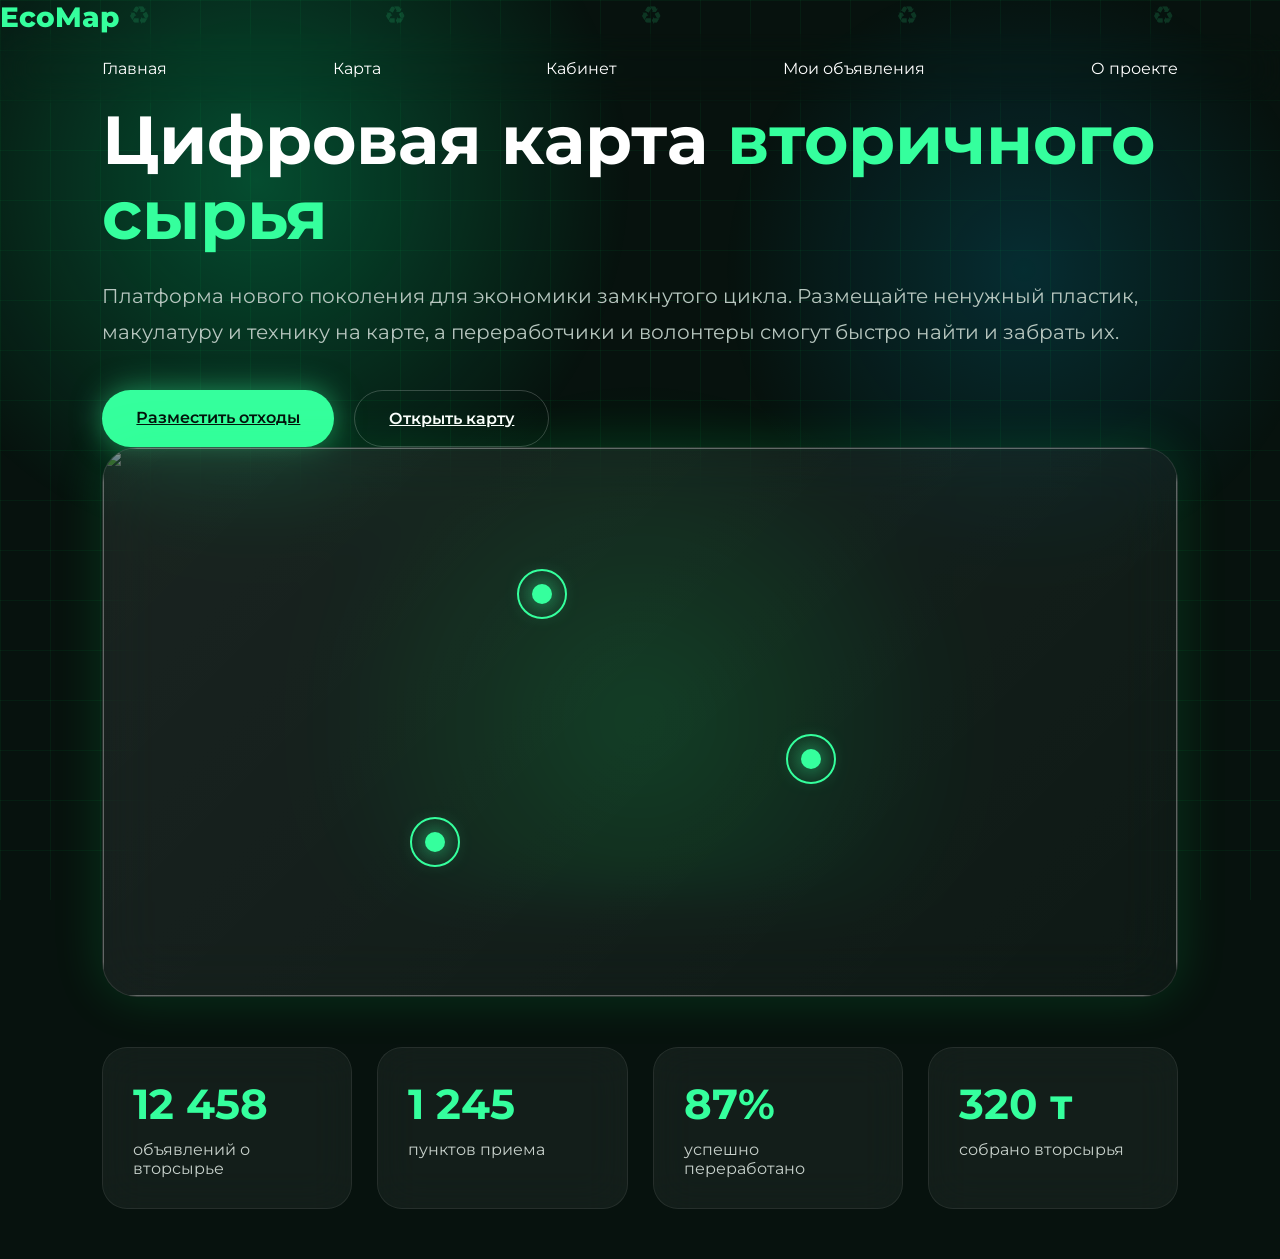
==== index.html @ 49b677bb "Add files via upload" ====
<!DOCTYPE html>
<html lang="ru">
<head>
<meta charset="UTF-8">
<meta name="viewport" content="width=device-width, initial-scale=1.0">
<title>EcoMap — Цифровая карта вторсырья</title>

<link href="https://fonts.googleapis.com/css2?family=Montserrat:wght@300;400;500;600;700;800&display=swap" rel="stylesheet">

<style>

*{
    margin:0;
    padding:0;
    box-sizing:border-box;
    font-family:'Montserrat',sans-serif;
}

body{
    background:#07120e;
    overflow-x:hidden;
    color:white;
}

/* Фон */

body::before{
    content:'';
    position:fixed;
    width:100%;
    height:100%;
    background:
    radial-gradient(circle at 20% 20%,rgba(0,255,150,.25),transparent 30%),
    radial-gradient(circle at 80% 30%,rgba(0,200,255,.15),transparent 25%),
    radial-gradient(circle at 50% 80%,rgba(0,255,100,.15),transparent 35%);
    z-index:-3;
}

/* Анимированная сетка */

.grid{
    position:fixed;
    width:100%;
    height:100%;
    background-image:
    linear-gradient(rgba(0,255,100,.05) 1px, transparent 1px),
    linear-gradient(90deg, rgba(0,255,100,.05) 1px, transparent 1px);
    background-size:50px 50px;
    animation:gridMove 15s linear infinite;
    z-index:-2;
}

@keyframes gridMove{
    from{
        transform:translateY(0);
    }
    to{
        transform:translateY(50px);
    }
}

/* Навигация */

nav{
    display:flex;
    justify-content:space-between;
    align-items:center;
    padding:25px 8%;
    backdrop-filter:blur(20px);
}

.logo{
    font-size:28px;
    font-weight:800;
    color:#35ff9d;
}

.logo span{
    color:white;
}

nav ul{
    display:flex;
    gap:35px;
    list-style:none;
}

nav a{
    color:white;
    text-decoration:none;
    transition:.3s;
}

nav a:hover{
    color:#35ff9d;
}

/* Главный экран */

.hero{
    min-height:90vh;
    display:flex;
    justify-content:center;
    align-items:center;
    padding:0 8%;
    gap:60px;
}

.content{
    flex:1;
}

.content h1{
    font-size:68px;
    line-height:1.1;
    margin-bottom:25px;
}

.content h1 span{
    color:#35ff9d;
}

.content p{
    font-size:20px;
    color:#b7c6bf;
    line-height:1.8;
    margin-bottom:40px;
}

.buttons{
    display:flex;
    gap:20px;
}

.btn{
    padding:18px 34px;
    border:none;
    border-radius:50px;
    cursor:pointer;
    font-size:16px;
    font-weight:600;
    transition:.4s;
}

.btn-main{
    background:#35ff9d;
    color:#04100b;
    box-shadow:0 0 30px rgba(53,255,157,.5);
}

.btn-main:hover{
    transform:translateY(-5px);
}

.btn-secondary{
    background:transparent;
    border:1px solid rgba(255,255,255,.2);
    color:white;
}

.btn-secondary:hover{
    background:rgba(255,255,255,.08);
}

/* Карта */

.map-card{
    flex:1;
    position:relative;
}

.map{
    height:550px;
    border-radius:35px;
    overflow:hidden;
    backdrop-filter:blur(30px);
    background:
    linear-gradient(
    135deg,
    rgba(255,255,255,.08),
    rgba(255,255,255,.03)
    );
    border:1px solid rgba(255,255,255,.1);

    box-shadow:
    0 0 50px rgba(0,255,100,.15);
}

.map img{
    width:100%;
    height:100%;
    object-fit:cover;
    opacity:.45;
}

/* Метки */

.marker{
    position:absolute;
    width:20px;
    height:20px;
    background:#35ff9d;
    border-radius:50%;
    box-shadow:0 0 25px #35ff9d;
}

.marker::before{
    content:'';
    position:absolute;
    inset:-15px;
    border:2px solid #35ff9d;
    border-radius:50%;
    animation:pulse 2s infinite;
}

@keyframes pulse{
    from{
        transform:scale(.5);
        opacity:1;
    }
    to{
        transform:scale(2);
        opacity:0;
    }
}

.m1{
    top:25%;
    left:40%;
}

.m2{
    top:55%;
    left:65%;
}

.m3{
    top:70%;
    left:30%;
}

/* Статистика */

.stats{
    width:100%;
    padding:50px 8%;
    display:grid;
    grid-template-columns:repeat(4,1fr);
    gap:25px;
}

.stat{
    padding:30px;
    border-radius:25px;
    backdrop-filter:blur(20px);
    background:rgba(255,255,255,.05);
    border:1px solid rgba(255,255,255,.08);
    transition:.4s;
}

.stat:hover{
    transform:translateY(-10px);
    box-shadow:0 0 30px rgba(53,255,157,.2);
}

.stat h2{
    color:#35ff9d;
    font-size:42px;
    margin-bottom:10px;
}

.stat p{
    color:#c7d1cb;
}

/* Плавающие частицы */

.particle{
    position:fixed;
    color:#35ff9d;
    font-size:25px;
    animation:float 12s linear infinite;
    opacity:.15;
    z-index:-1;
}

@keyframes float{
    from{
        transform:translateY(110vh) rotate(0deg);
    }
    to{
        transform:translateY(-120px) rotate(360deg);
    }
}

.p1{left:10%;animation-duration:12s;}
.p2{left:30%;animation-duration:18s;}
.p3{left:50%;animation-duration:15s;}
.p4{left:70%;animation-duration:11s;}
.p5{left:90%;animation-duration:16s;}

@media(max-width:1100px){

.hero{
    flex-direction:column;
    text-align:center;
}

.content h1{
    font-size:48px;
}

.buttons{
    justify-content:center;
}

.stats{
    grid-template-columns:repeat(2,1fr);
}
}

@media(max-width:700px){

.stats{
    grid-template-columns:1fr;
}

.content h1{
    font-size:36px;
}

.map{
    height:400px;
}
}

</style>
</head>
<body>

<div class="grid"></div>

<div class="particle p1">♻</div>
<div class="particle p2">♻</div>
<div class="particle p3">♻</div>
<div class="particle p4">♻</div>
<div class="particle p5">♻</div>


<div class="logo">
    EcoMap
</div>

<nav>
    <a href="index.html">Главная</a>
    <a href="map.html">Карта</a>
    <a href="cabinet.html">Кабинет</a>
    <a href="my-listings.html">Мои объявления</a>
    <a href="about.html">О проекте</a>
</nav>

<section class="hero">

    <div class="content">

        <h1>
            Цифровая карта
            <span>вторичного сырья</span>
        </h1>

        <p>
            Платформа нового поколения для экономики замкнутого цикла.
            Размещайте ненужный пластик, макулатуру и технику на карте,
            а переработчики и волонтеры смогут быстро найти и забрать их.
        </p>

        <div class="buttons">
            <a href="login.html" class="btn btn-main">
    Разместить отходы
</a>

<a href="map.html" class="btn btn-secondary">
    Открыть карту
</a>

    </div>

    <div class="map-card">

        <div class="map">
            <img src="https://images.unsplash.com/photo-1524661135-423995f22d0b?q=80&w=1200" alt="">
        </div>

        <div class="marker m1"></div>
        <div class="marker m2"></div>
        <div class="marker m3"></div>

    </div>

</section>

<section class="stats">

    <div class="stat">
        <h2>12 458</h2>
        <p>объявлений о вторсырье</p>
    </div>

    <div class="stat">
        <h2>1 245</h2>
        <p>пунктов приема</p>
    </div>

    <div class="stat">
        <h2>87%</h2>
        <p>успешно переработано</p>
    </div>

    <div class="stat">
        <h2>320 т</h2>
        <p>собрано вторсырья</p>
    </div>

</section>

</body>
</html>
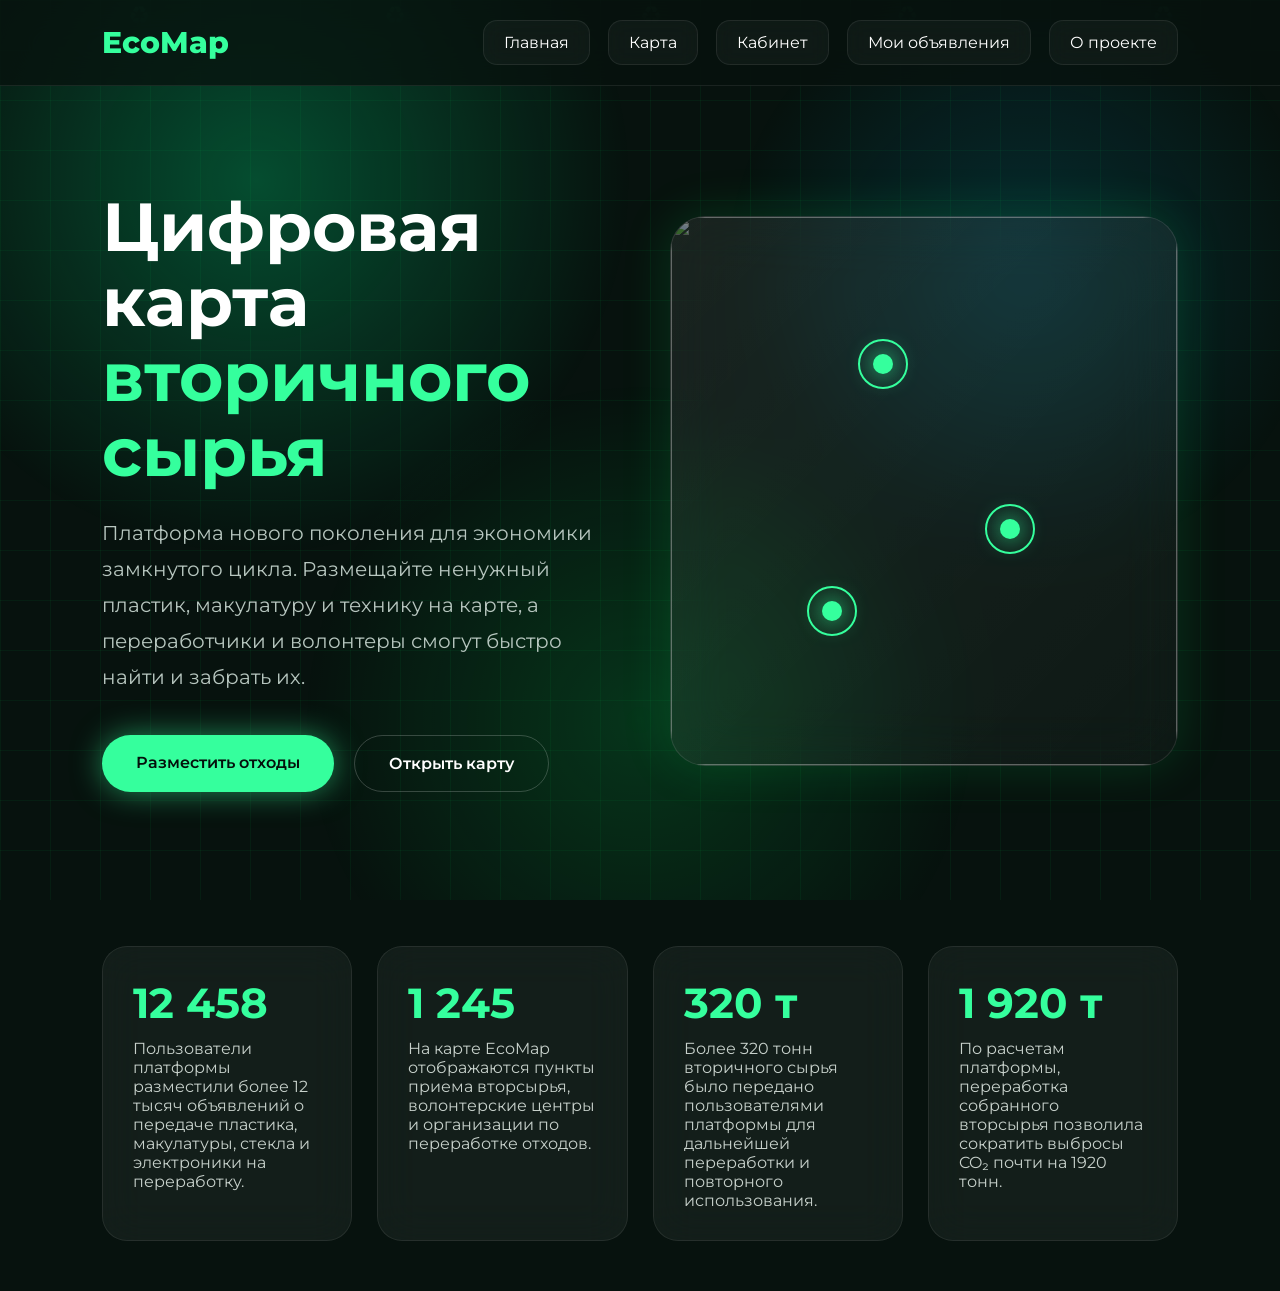
==== commit 689c5fca: "Add files via upload" ====
--- a/index.html
+++ b/index.html
@@ -61,16 +61,25 @@
 
 /* Навигация */
 
-nav{
+header{
+    position:sticky;
+    top:0;
+    z-index:1000;
+
     display:flex;
     justify-content:space-between;
     align-items:center;
-    padding:25px 8%;
+
+    padding:20px 8%;
+
+    background:rgba(7,18,14,.75);
     backdrop-filter:blur(20px);
+
+    border-bottom:1px solid rgba(255,255,255,.08);
 }
 
 .logo{
-    font-size:28px;
+    font-size:30px;
     font-weight:800;
     color:#35ff9d;
 }
@@ -79,20 +88,62 @@
     color:white;
 }
 
-nav ul{
+nav{
     display:flex;
-    gap:35px;
-    list-style:none;
-}
+    gap:18px;
+}
+
+/* НОВЫЕ КНОПКИ МЕНЮ */
 
 nav a{
+    position:relative;
+
+    padding:12px 20px;
+
     color:white;
     text-decoration:none;
-    transition:.3s;
+
+    border-radius:14px;
+
+    background:rgba(255,255,255,.04);
+
+    border:1px solid rgba(255,255,255,.08);
+
+    backdrop-filter:blur(10px);
+
+    transition:.35s;
+}
+
+nav a::before{
+    content:'';
+    position:absolute;
+    inset:0;
+    border-radius:14px;
+
+    background:
+    linear-gradient(
+    135deg,
+    rgba(53,255,157,.18),
+    transparent
+    );
+
+    opacity:0;
+    transition:.35s;
 }
 
 nav a:hover{
+    transform:translateY(-3px);
+
     color:#35ff9d;
+
+    border-color:rgba(53,255,157,.35);
+
+    box-shadow:
+    0 0 25px rgba(53,255,157,.12);
+}
+
+nav a:hover::before{
+    opacity:1;
 }
 
 /* Главный экран */
@@ -102,7 +153,7 @@
     display:flex;
     justify-content:center;
     align-items:center;
-    padding:0 8%;
+    padding:40px 8%;
     gap:60px;
 }
 
@@ -133,6 +184,9 @@
 }
 
 .btn{
+    display:inline-block;
+    text-decoration:none;
+
     padding:18px 34px;
     border:none;
     border-radius:50px;
@@ -173,13 +227,16 @@
     height:550px;
     border-radius:35px;
     overflow:hidden;
+
     backdrop-filter:blur(30px);
+
     background:
     linear-gradient(
     135deg,
     rgba(255,255,255,.08),
     rgba(255,255,255,.03)
     );
+
     border:1px solid rgba(255,255,255,.1);
 
     box-shadow:
@@ -252,15 +309,21 @@
 .stat{
     padding:30px;
     border-radius:25px;
+
     backdrop-filter:blur(20px);
+
     background:rgba(255,255,255,.05);
+
     border:1px solid rgba(255,255,255,.08);
+
     transition:.4s;
 }
 
 .stat:hover{
     transform:translateY(-10px);
-    box-shadow:0 0 30px rgba(53,255,157,.2);
+
+    box-shadow:
+    0 0 30px rgba(53,255,157,.2);
 }
 
 .stat h2{
@@ -301,6 +364,16 @@
 
 @media(max-width:1100px){
 
+header{
+    flex-direction:column;
+    gap:20px;
+}
+
+nav{
+    flex-wrap:wrap;
+    justify-content:center;
+}
+
 .hero{
     flex-direction:column;
     text-align:center;
@@ -317,6 +390,7 @@
 .stats{
     grid-template-columns:repeat(2,1fr);
 }
+
 }
 
 @media(max-width:700px){
@@ -332,6 +406,12 @@
 .map{
     height:400px;
 }
+
+nav a{
+    padding:10px 14px;
+    font-size:14px;
+}
+
 }
 
 </style>
@@ -346,6 +426,7 @@
 <div class="particle p4">♻</div>
 <div class="particle p5">♻</div>
 
+<header>
 
 <div class="logo">
     EcoMap
@@ -359,67 +440,93 @@
     <a href="about.html">О проекте</a>
 </nav>
 
+</header>
+
 <section class="hero">
 
-    <div class="content">
-
-        <h1>
-            Цифровая карта
-            <span>вторичного сырья</span>
-        </h1>
-
-        <p>
-            Платформа нового поколения для экономики замкнутого цикла.
-            Размещайте ненужный пластик, макулатуру и технику на карте,
-            а переработчики и волонтеры смогут быстро найти и забрать их.
-        </p>
-
-        <div class="buttons">
-            <a href="login.html" class="btn btn-main">
-    Разместить отходы
+<div class="content">
+
+<h1>
+Цифровая карта
+<span>вторичного сырья</span>
+</h1>
+
+<p>
+Платформа нового поколения для экономики замкнутого цикла.
+Размещайте ненужный пластик, макулатуру и технику на карте,
+а переработчики и волонтеры смогут быстро найти и забрать их.
+</p>
+
+<div class="buttons">
+
+<a href="login.html" class="btn btn-main">
+Разместить отходы
 </a>
 
 <a href="map.html" class="btn btn-secondary">
-    Открыть карту
+Открыть карту
 </a>
 
-    </div>
-
-    <div class="map-card">
-
-        <div class="map">
-            <img src="https://images.unsplash.com/photo-1524661135-423995f22d0b?q=80&w=1200" alt="">
-        </div>
-
-        <div class="marker m1"></div>
-        <div class="marker m2"></div>
-        <div class="marker m3"></div>
-
-    </div>
+</div>
+
+</div>
+
+<div class="map-card">
+
+<div class="map">
+<img src="https://images.unsplash.com/photo-1524661135-423995f22d0b?q=80&w=1200" alt="">
+</div>
+
+<div class="marker m1"></div>
+<div class="marker m2"></div>
+<div class="marker m3"></div>
+
+</div>
 
 </section>
 
 <section class="stats">
 
-    <div class="stat">
-        <h2>12 458</h2>
-        <p>объявлений о вторсырье</p>
-    </div>
-
-    <div class="stat">
-        <h2>1 245</h2>
-        <p>пунктов приема</p>
-    </div>
-
-    <div class="stat">
-        <h2>87%</h2>
-        <p>успешно переработано</p>
-    </div>
-
-    <div class="stat">
-        <h2>320 т</h2>
-        <p>собрано вторсырья</p>
-    </div>
+<div class="stat">
+    <h2>12 458</h2>
+
+    <p>
+        Пользователи платформы разместили более
+        12 тысяч объявлений о передаче пластика,
+        макулатуры, стекла и электроники
+        на переработку.
+    </p>
+</div>
+
+<div class="stat">
+    <h2>1 245</h2>
+
+    <p>
+        На карте EcoMap отображаются пункты
+        приема вторсырья, волонтерские центры
+        и организации по переработке отходов.
+    </p>
+</div>
+
+<div class="stat">
+    <h2>320 т</h2>
+
+    <p>
+        Более 320 тонн вторичного сырья было
+        передано пользователями платформы
+        для дальнейшей переработки и повторного использования.
+    </p>
+</div>
+
+<div class="stat">
+    <h2>1 920 т</h2>
+
+    <p>
+        По расчетам платформы, переработка
+        собранного вторсырья позволила сократить
+        выбросы CO₂ почти на 1920 тонн.
+    </p>
+</div>
 
 </section>
 
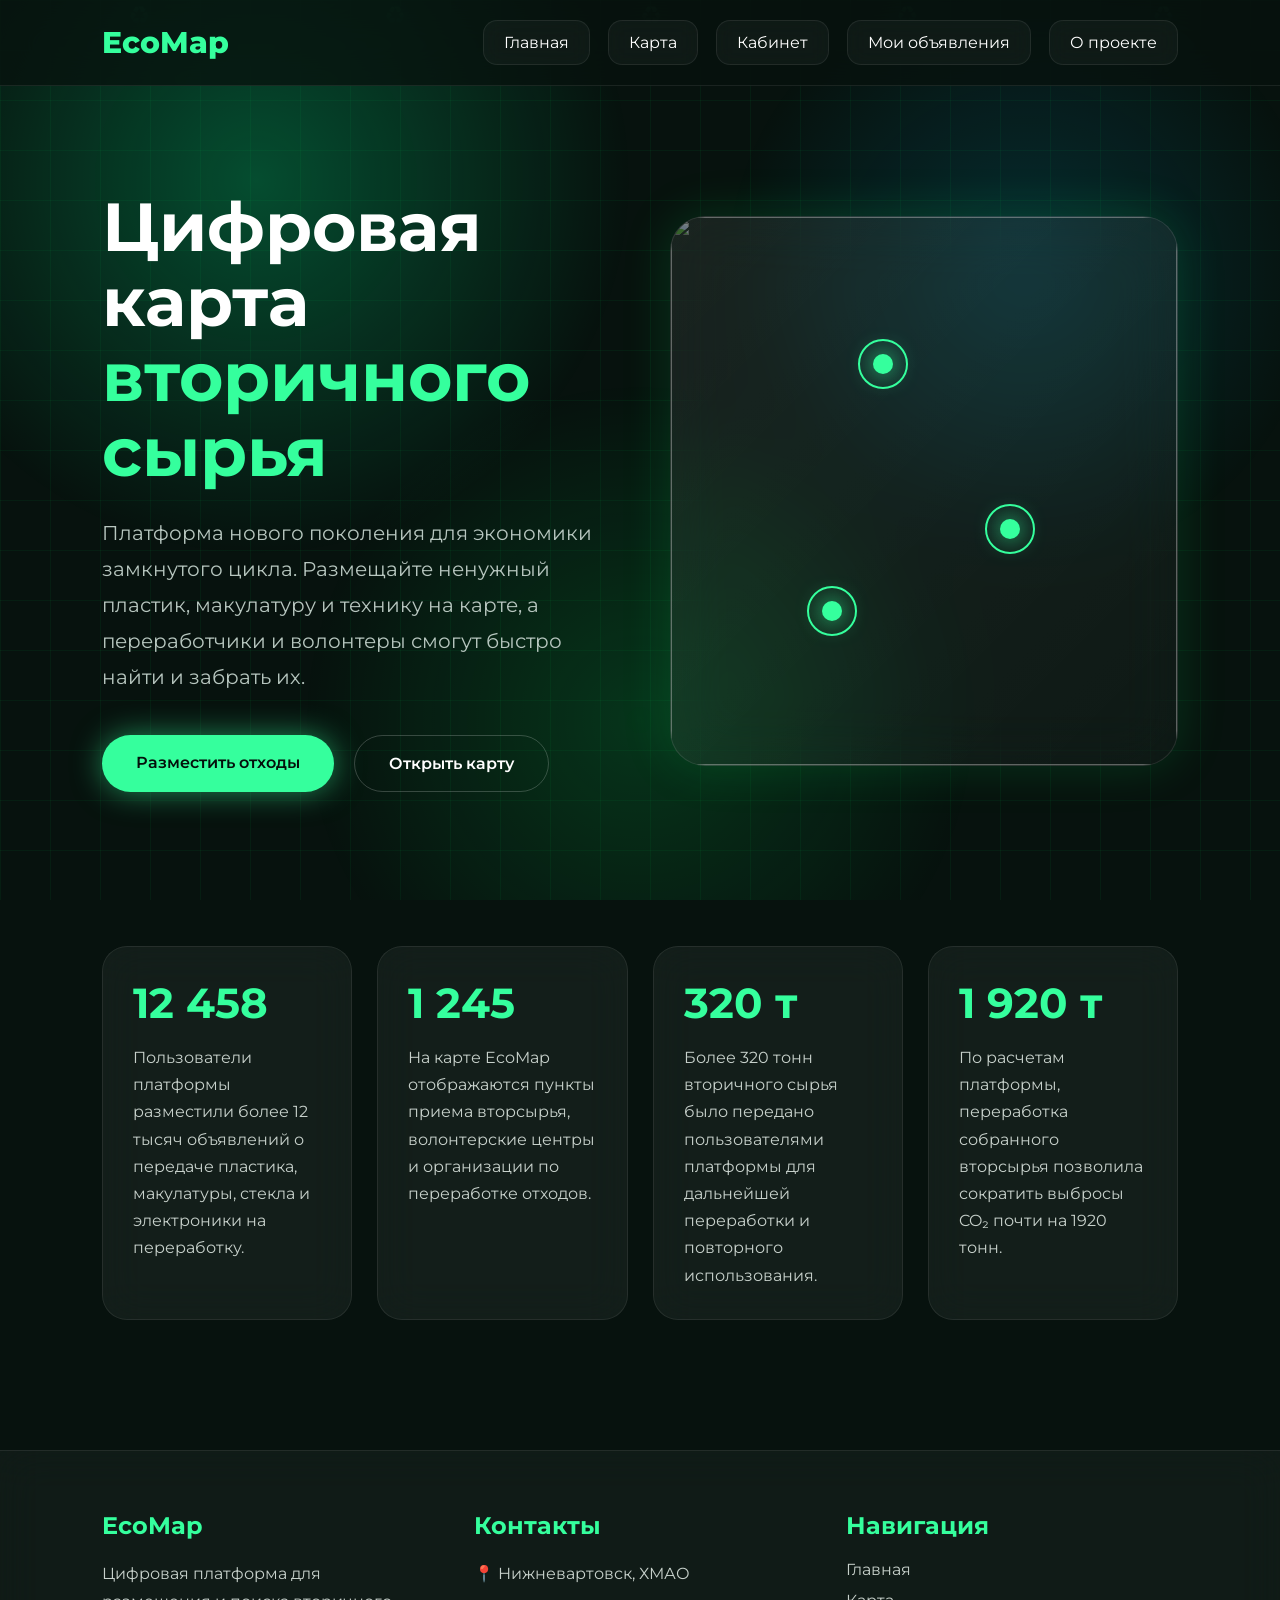
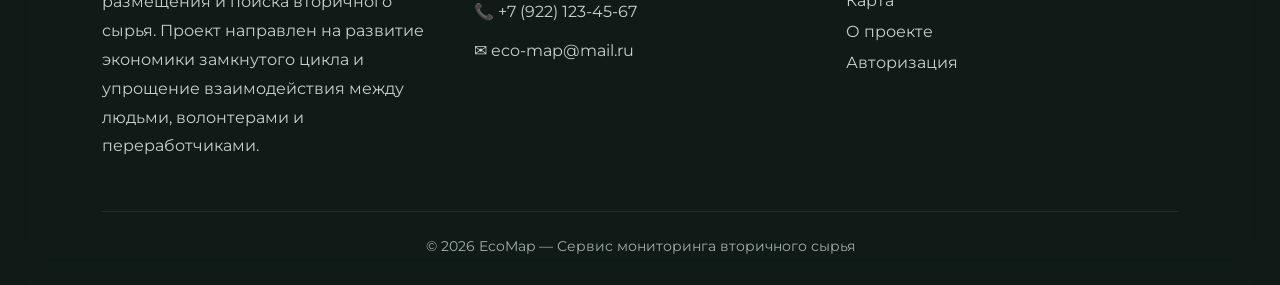
==== commit ab2482c5: "Add files via upload" ====
--- a/index.html
+++ b/index.html
@@ -93,7 +93,7 @@
     gap:18px;
 }
 
-/* НОВЫЕ КНОПКИ МЕНЮ */
+/* Кнопки меню */
 
 nav a{
     position:relative;
@@ -329,11 +329,96 @@
 .stat h2{
     color:#35ff9d;
     font-size:42px;
-    margin-bottom:10px;
+    margin-bottom:15px;
 }
 
 .stat p{
     color:#c7d1cb;
+    line-height:1.7;
+}
+
+/* Footer */
+
+.footer{
+
+margin-top:80px;
+
+padding:60px 8% 30px;
+
+background:rgba(255,255,255,.04);
+
+backdrop-filter:blur(20px);
+
+border-top:1px solid rgba(255,255,255,.08);
+
+}
+
+.footer-container{
+
+display:grid;
+
+grid-template-columns:repeat(auto-fit,minmax(250px,1fr));
+
+gap:40px;
+
+}
+
+.footer-block h3{
+
+margin-bottom:20px;
+
+font-size:24px;
+
+color:#35ff9d;
+
+}
+
+.footer-block p{
+
+color:#c7d1cb;
+
+line-height:1.8;
+
+margin-bottom:10px;
+
+}
+
+.footer-block a{
+
+display:block;
+
+margin-bottom:12px;
+
+color:#c7d1cb;
+
+text-decoration:none;
+
+transition:.3s;
+
+}
+
+.footer-block a:hover{
+
+color:#35ff9d;
+
+transform:translateX(5px);
+
+}
+
+.footer-bottom{
+
+margin-top:40px;
+
+padding-top:25px;
+
+text-align:center;
+
+color:#9fb0a7;
+
+border-top:1px solid rgba(255,255,255,.08);
+
+font-size:14px;
+
 }
 
 /* Плавающие частицы */
@@ -530,5 +615,51 @@
 
 </section>
 
+<footer class="footer">
+
+<div class="footer-container">
+
+<div class="footer-block">
+
+<h3>EcoMap</h3>
+
+<p>
+Цифровая платформа для размещения и поиска вторичного сырья.
+Проект направлен на развитие экономики замкнутого цикла
+и упрощение взаимодействия между людьми, волонтерами
+и переработчиками.
+</p>
+
+</div>
+
+<div class="footer-block">
+
+<h3>Контакты</h3>
+
+<p>📍 Нижневартовск, ХМАО</p>
+<p>📞 +7 (922) 123-45-67</p>
+<p>✉ eco-map@mail.ru</p>
+
+</div>
+
+<div class="footer-block">
+
+<h3>Навигация</h3>
+
+<a href="index.html">Главная</a>
+<a href="map.html">Карта</a>
+<a href="about.html">О проекте</a>
+<a href="login.html">Авторизация</a>
+
+</div>
+
+</div>
+
+<div class="footer-bottom">
+© 2026 EcoMap — Сервис мониторинга вторичного сырья
+</div>
+
+</footer>
+
 </body>
 </html>
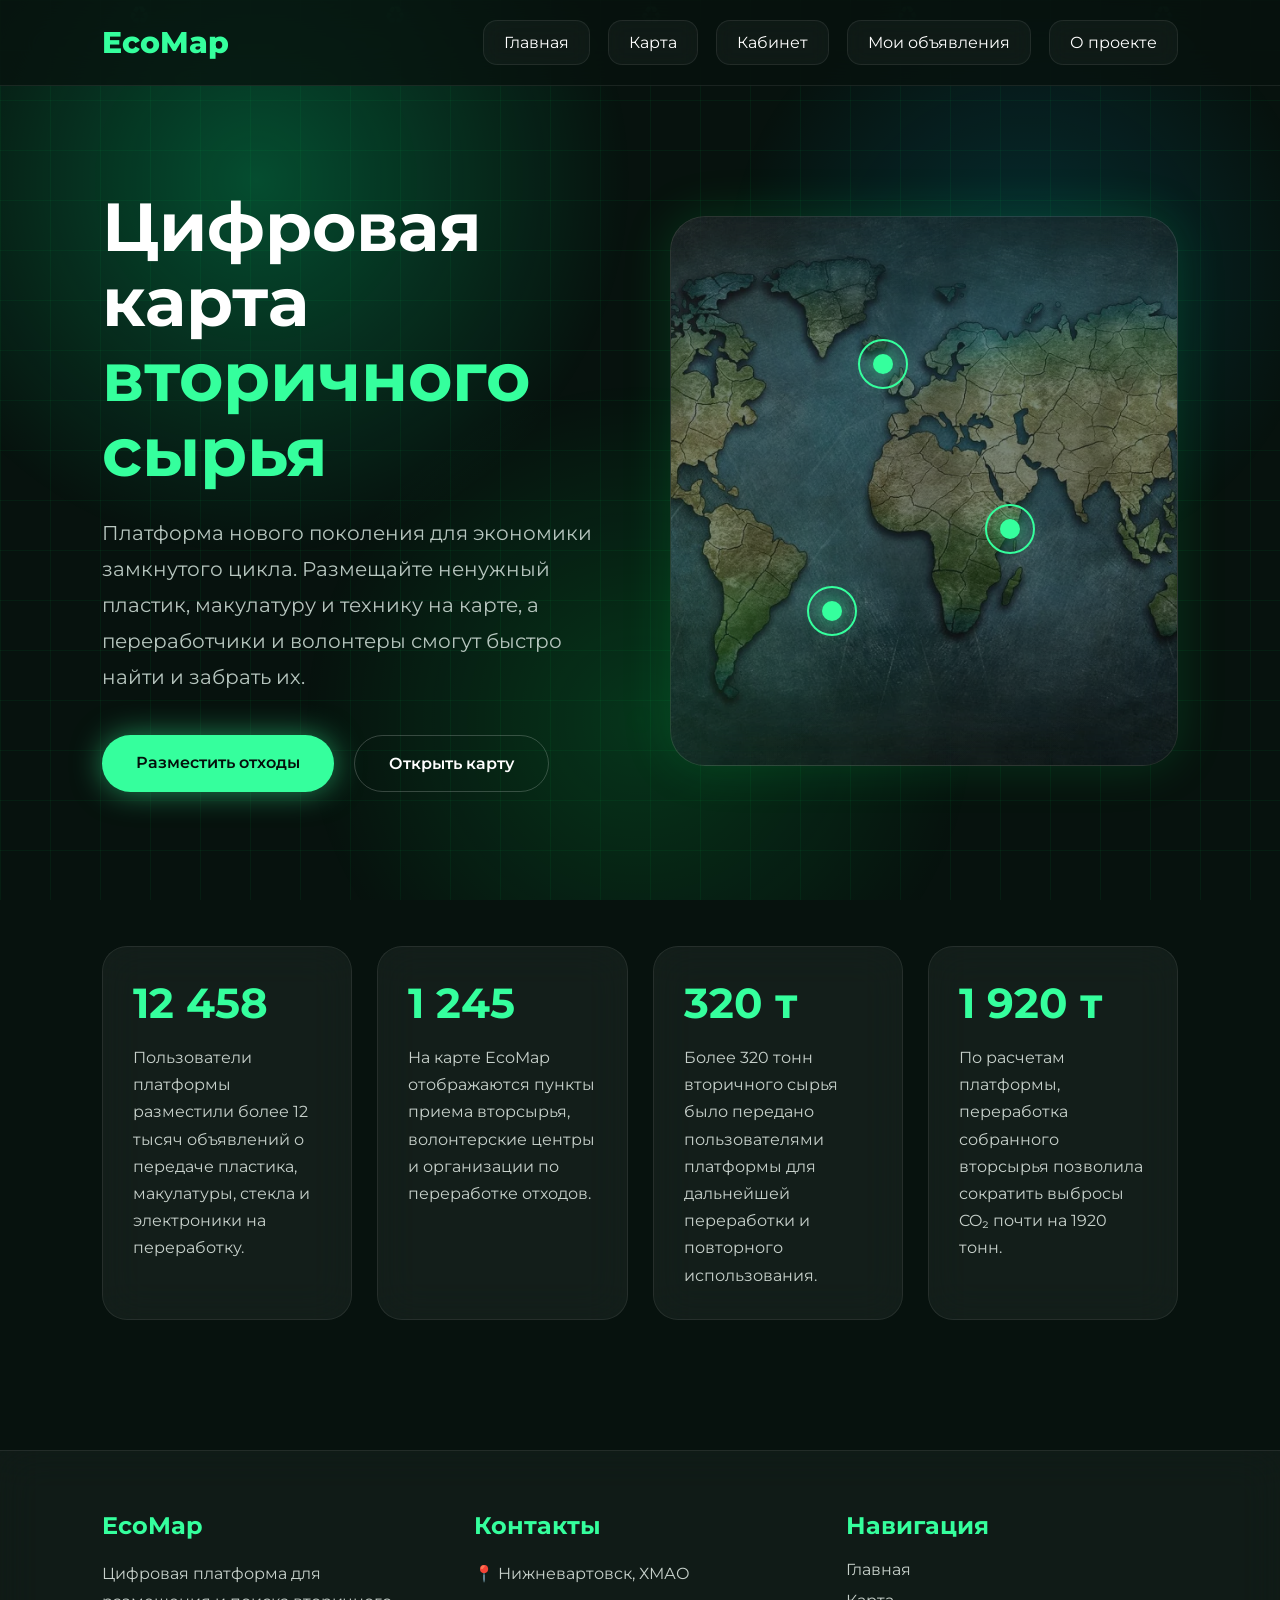
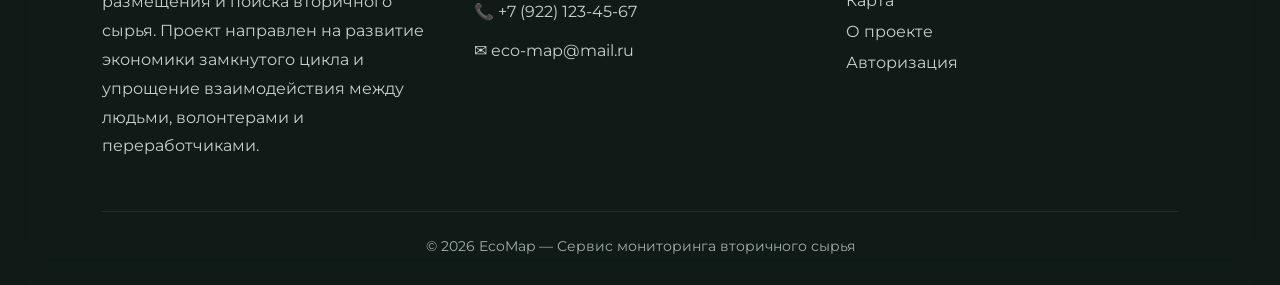
==== commit 0809535f: "Add files via upload" ====
--- a/index.html
+++ b/index.html
@@ -559,7 +559,7 @@
 <div class="map-card">
 
 <div class="map">
-<img src="https://images.unsplash.com/photo-1524661135-423995f22d0b?q=80&w=1200" alt="">
+<img src="images/map-preview.jpg" alt="Карта вторсырья">
 </div>
 
 <div class="marker m1"></div>
